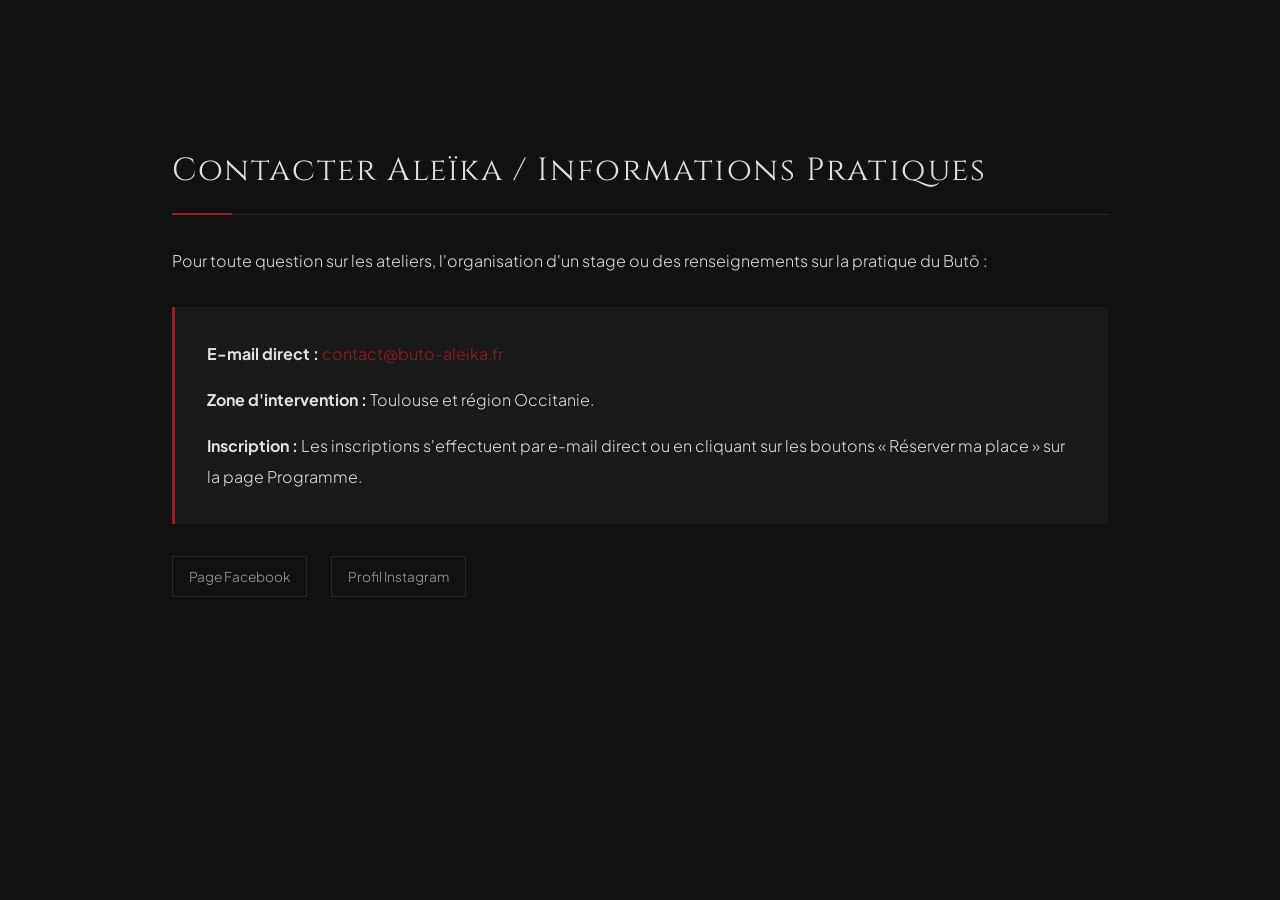
==== contact.html @ 1dec7149 "Add contact.html for contact information page This file contains the HTML structure for the contact " ====
<!DOCTYPE html>
<html lang="fr">
<head>
  <meta charset="UTF-8">
  <meta name="viewport" content="width=device-width, initial-scale=1.0">
  <title>Contact & Inscriptions — Danse Butō Toulouse | Aleïka</title>
  <meta name="description" content="Contactez Aleïka pour vous inscrire à un atelier ou stage de danse Butō à Toulouse et en région Occitanie.">
  
  <link rel="preconnect" href="https://fonts.googleapis.com">
  <link rel="preconnect" href="https://fonts.gstatic.com" crossorigin>
  <link href="https://fonts.googleapis.com/css2?family=Cinzel:wght@400;600&family=Noto+Serif+JP:wght@300;400;600&family=Plus+Jakarta+Sans:wght@300;400;500;600&display=swap" rel="stylesheet">
  <link rel="stylesheet" href="style.css">
</head>
<body>

  <div id="main-header"></div>

  <main>
    <section class="page-section">
      <h1 class="page-title">Contacter Aleïka / Informations Pratiques</h1>

      <p>Pour toute question sur les ateliers, l'organisation d'un stage ou des renseignements sur la pratique du Butō :</p>

      <div class="quote-box" style="margin-top: 2rem;">
        <p><strong>E-mail direct :</strong> <a href="mailto:contact@buto-aleika.fr" style="color: var(--accent-carmine);">contact@buto-aleika.fr</a></p>
        <p><strong>Zone d'intervention :</strong> Toulouse et région Occitanie.</p>
        <p><strong>Inscription :</strong> Les inscriptions s'effectuent par e-mail direct ou en cliquant sur les boutons « Réserver ma place » sur la page Programme.</p>
      </div>

      <div class="social-links">
        <a href="https://www.facebook.com/profile.php?id=100057554694577" target="_blank" rel="noopener" class="social-link">Page Facebook</a>
        <a href="https://www.instagram.com/aleika31/" target="_blank" rel="noopener" class="social-link">Profil Instagram</a>
      </div>
    </section>
  </main>

  <div id="main-footer"></div>

  <script src="components.js"></script>
</body>
</html>
---- style.css ----
/* ==========================================================================
   1. CHARTE GRAPHIQUE & VARIABLES
   ========================================================================== */
:root {
  --bg-main: #121212;         /* Gris charbon très sombre */
  --bg-surface: #1a1a1a;      /* Charbon légèrement plus clair */
  --bg-card: #222222;         /* Cartes & modules */
  --text-main: #e0e0e0;       /* Blanc cassé / Gris clair */
  --text-muted: #a0a0a0;      /* Gris secondaire */
  --accent-carmine: #9e1b22;  /* Rouge carmin */
  --accent-hover: #bd2129;    /* Rouge carmin survol */
  --border-color: #2a2a2a;    /* Lignes épurées */
  --font-title: 'Cinzel', 'Noto Serif JP', serif;
  --font-body: 'Plus Jakarta Sans', sans-serif;
}

/* ==========================================================================
   2. REINITIALISATION & BASE
   ========================================================================== */
* {
  box-sizing: border-box;
  margin: 0;
  padding: 0;
}

html {
  scroll-behavior: smooth;
}

body {
  background-color: var(--bg-main);
  color: var(--text-main);
  font-family: var(--font-body);
  font-weight: 300;
  line-height: 1.7;
  overflow-x: hidden;
}

h1, h2, h3, h4 {
  font-family: var(--font-title);
  color: var(--text-main);
  font-weight: 400;
  letter-spacing: 0.05em;
}

a {
  color: inherit;
  text-decoration: none;
  transition: all 0.3s ease;
}

ul {
  list-style: none;
}

.kanji-accent {
  font-family: 'Noto Serif JP', serif;
  color: var(--accent-carmine);
  font-size: 1.2rem;
  margin-right: 8px;
}

/* ==========================================================================
   3. NAVIGATION (HEADER)
   ========================================================================== */
.header {
  position: fixed;
  top: 0;
  left: 0;
  width: 100%;
  background-color: rgba(18, 18, 18, 0.95);
  backdrop-filter: blur(8px);
  border-bottom: 1px solid var(--border-color);
  z-index: 1000;
  padding: 1.2rem 2rem;
  display: flex;
  justify-content: space-between;
  align-items: center;
}

.brand {
  font-family: var(--font-title);
  font-size: 1.3rem;
  letter-spacing: 0.1em;
  text-transform: uppercase;
  display: flex;
  align-items: center;
}

.brand span {
  color: var(--accent-carmine);
  margin-left: 0.5rem;
  font-size: 0.9rem;
  font-family: var(--font-body);
}

.nav-menu {
  display: flex;
  gap: 2rem;
}

.nav-link {
  font-size: 0.9rem;
  text-transform: uppercase;
  letter-spacing: 0.08em;
  color: var(--text-muted);
  cursor: pointer;
  position: relative;
  padding-bottom: 4px;
}

.nav-link:hover,
.nav-link.active {
  color: var(--text-main);
}

.nav-link.active::after {
  content: '';
  position: absolute;
  bottom: 0;
  left: 0;
  width: 100%;
  height: 2px;
  background-color: var(--accent-carmine);
}

.menu-toggle {
  display: none;
  background: none;
  border: none;
  color: var(--text-main);
  font-size: 1.5rem;
  cursor: pointer;
}

@media (max-width: 768px) {
  .menu-toggle {
    display: block;
  }

  .nav-menu {
    position: fixed;
    top: 65px;
    left: 0;
    width: 100%;
    background-color: var(--bg-surface);
    flex-direction: column;
    gap: 0;
    border-bottom: 1px solid var(--border-color);
    display: none;
  }

  .nav-menu.mobile-open {
    display: flex;
  }

  .nav-link {
    padding: 1.2rem 2rem;
    border-bottom: 1px solid var(--border-color);
    width: 100%;
    display: block;
  }

  .nav-link.active::after {
    display: none;
  }
}

/* ==========================================================================
   4. LAYOUT DES PAGES
   ========================================================================== */
main {
  margin-top: 80px;
  min-height: calc(100vh - 160px);
}

.page-section {
  padding: 4rem 2rem;
  max-width: 1000px;
  margin: 0 auto;
  animation: fadeIn 0.4s ease-in-out;
}

@keyframes fadeIn {
  from { opacity: 0; transform: translateY(8px); }
  to { opacity: 1; transform: translateY(0); }
}

/* ==========================================================================
   5. COMPOSANTS TYPOGRAPHIQUES & BOUTONS
   ========================================================================== */
.page-title {
  font-size: 2rem;
  margin-bottom: 2rem;
  border-bottom: 1px solid var(--border-color);
  padding-bottom: 1rem;
  position: relative;
}

.page-title::after {
  content: '';
  position: absolute;
  bottom: -1px;
  left: 0;
  width: 60px;
  height: 2px;
  background-color: var(--accent-carmine);
}

.section-subtitle {
  font-size: 1.3rem;
  margin: 2.5rem 0 1rem 0;
  color: var(--text-main);
}

.btn {
  display: inline-block;
  background-color: var(--accent-carmine);
  color: var(--text-main);
  padding: 0.8rem 1.8rem;
  border: 1px solid var(--accent-carmine);
  font-size: 0.85rem;
  text-transform: uppercase;
  letter-spacing: 0.1em;
  cursor: pointer;
  transition: all 0.3s ease;
  text-align: center;
}

.btn:hover {
  background-color: var(--accent-hover);
  border-color: var(--accent-hover);
}

.btn-secondary {
  background-color: transparent;
  border-color: var(--border-color);
  color: var(--text-muted);
}

.btn-secondary:hover {
  background-color: var(--bg-surface);
  border-color: var(--text-muted);
  color: var(--text-main);
}

.btn-disabled {
  background-color: #333333;
  border-color: #333333;
  color: #777777;
  cursor: not-allowed;
}

/* ==========================================================================
   6. SECTIONS SPECIFIQUES
   ========================================================================== */

/* Hero Section */
.hero {
  text-align: center;
  padding: 5rem 1rem;
  background: linear-gradient(180deg, var(--bg-main) 0%, var(--bg-surface) 100%);
  border: 1px solid var(--border-color);
  margin-bottom: 3rem;
}

.hero h1 {
  font-size: 2.5rem;
  margin-bottom: 1rem;
  line-height: 1.2;
}

.hero .subtitle {
  font-size: 1.2rem;
  color: var(--text-muted);
  font-style: italic;
  margin-bottom: 2rem;
}

/* Quote Box */
.quote-box {
  background-color: var(--bg-surface);
  border-left: 3px solid var(--accent-carmine);
  padding: 2rem;
  margin: 2rem 0;
  font-size: 1rem;
  line-height: 1.9;
}

.quote-box p {
  margin-bottom: 1rem;
}

.quote-box p:last-child {
  margin-bottom: 0;
}

.highlight {
  color: var(--text-main);
  font-weight: 600;
}

/* Events Grid */
.events-grid {
  display: grid;
  grid-template-columns: 1fr;
  gap: 2rem;
  margin-top: 2rem;
}

.event-card {
  background-color: var(--bg-card);
  border: 1px solid var(--border-color);
  display: flex;
  flex-direction: column;
  overflow: hidden;
}

@media (min-width: 768px) {
  .event-card {
    flex-direction: row;
  }
}

.event-image {
  width: 100%;
  height: 200px;
  object-fit: cover;
  background-color: var(--bg-surface);
  border-bottom: 1px solid var(--border-color);
}

@media (min-width: 768px) {
  .event-image {
    width: 30%;
    height: auto;
    border-bottom: none;
    border-right: 1px solid var(--border-color);
  }
}

.event-content {
  padding: 1.5rem;
  flex: 1;
  display: flex;
  flex-direction: column;
  justify-content: space-between;
}

.event-title {
  font-size: 1.2rem;
  margin-bottom: 0.5rem;
}

.event-meta {
  font-size: 0.85rem;
  color: var(--accent-carmine);
  margin-bottom: 1rem;
  text-transform: uppercase;
  letter-spacing: 0.05em;
}

.event-desc {
  font-size: 0.95rem;
  color: var(--text-muted);
  margin-bottom: 1.5rem;
}

.event-footer {
  display: flex;
  justify-content: flex-start;
  align-items: center;
  margin-top: auto;
}

/* Grille Tarifaire */
.pricing-grid {
  display: grid;
  grid-template-columns: 1fr;
  gap: 1.5rem;
  margin: 2rem 0;
}

@media (min-width: 600px) {
  .pricing-grid {
    grid-template-columns: 1fr 1fr;
  }
}

.pricing-card {
  background-color: var(--bg-surface);
  border: 1px solid var(--border-color);
  padding: 1.5rem;
}

.pricing-card h3 {
  font-size: 1.1rem;
  margin-bottom: 1rem;
  color: var(--accent-carmine);
}

/* Social Links */
.social-links {
  display: flex;
  gap: 1.5rem;
  margin-top: 1.5rem;
}

.social-link {
  display: inline-flex;
  align-items: center;
  gap: 0.5rem;
  color: var(--text-muted);
  border: 1px solid var(--border-color);
  padding: 0.5rem 1rem;
  font-size: 0.85rem;
}

.social-link:hover {
  color: var(--text-main);
  border-color: var(--accent-carmine);
}

/* ==========================================================================
   7. FOOTER
   ========================================================================== */
.footer {
  background-color: var(--bg-surface);
  border-top: 1px solid var(--border-color);
  padding: 3rem 2rem 1.5rem 2rem;
  margin-top: 4rem;
  font-size: 0.85rem;
  color: var(--text-muted);
}

.footer-content {
  max-width: 1000px;
  margin: 0 auto;
  display: grid;
  grid-template-columns: 1fr;
  gap: 2rem;
  margin-bottom: 2rem;
}

@media (min-width: 768px) {
  .footer-content {
    grid-template-columns: 2fr 1fr;
  }
}

.footer-links a:hover {
  color: var(--text-main);
}

.footer-bottom {
  max-width: 1000px;
  margin: 0 auto;
  padding-top: 1.5rem;
  border-top: 1px solid var(--border-color);
  display: flex;
  flex-direction: column;
  gap: 1rem;
  align-items: center;
  text-align: center;
}

@media (min-width: 600px) {
  .footer-bottom {
    flex-direction: row;
    justify-content: space-between;
  }
}
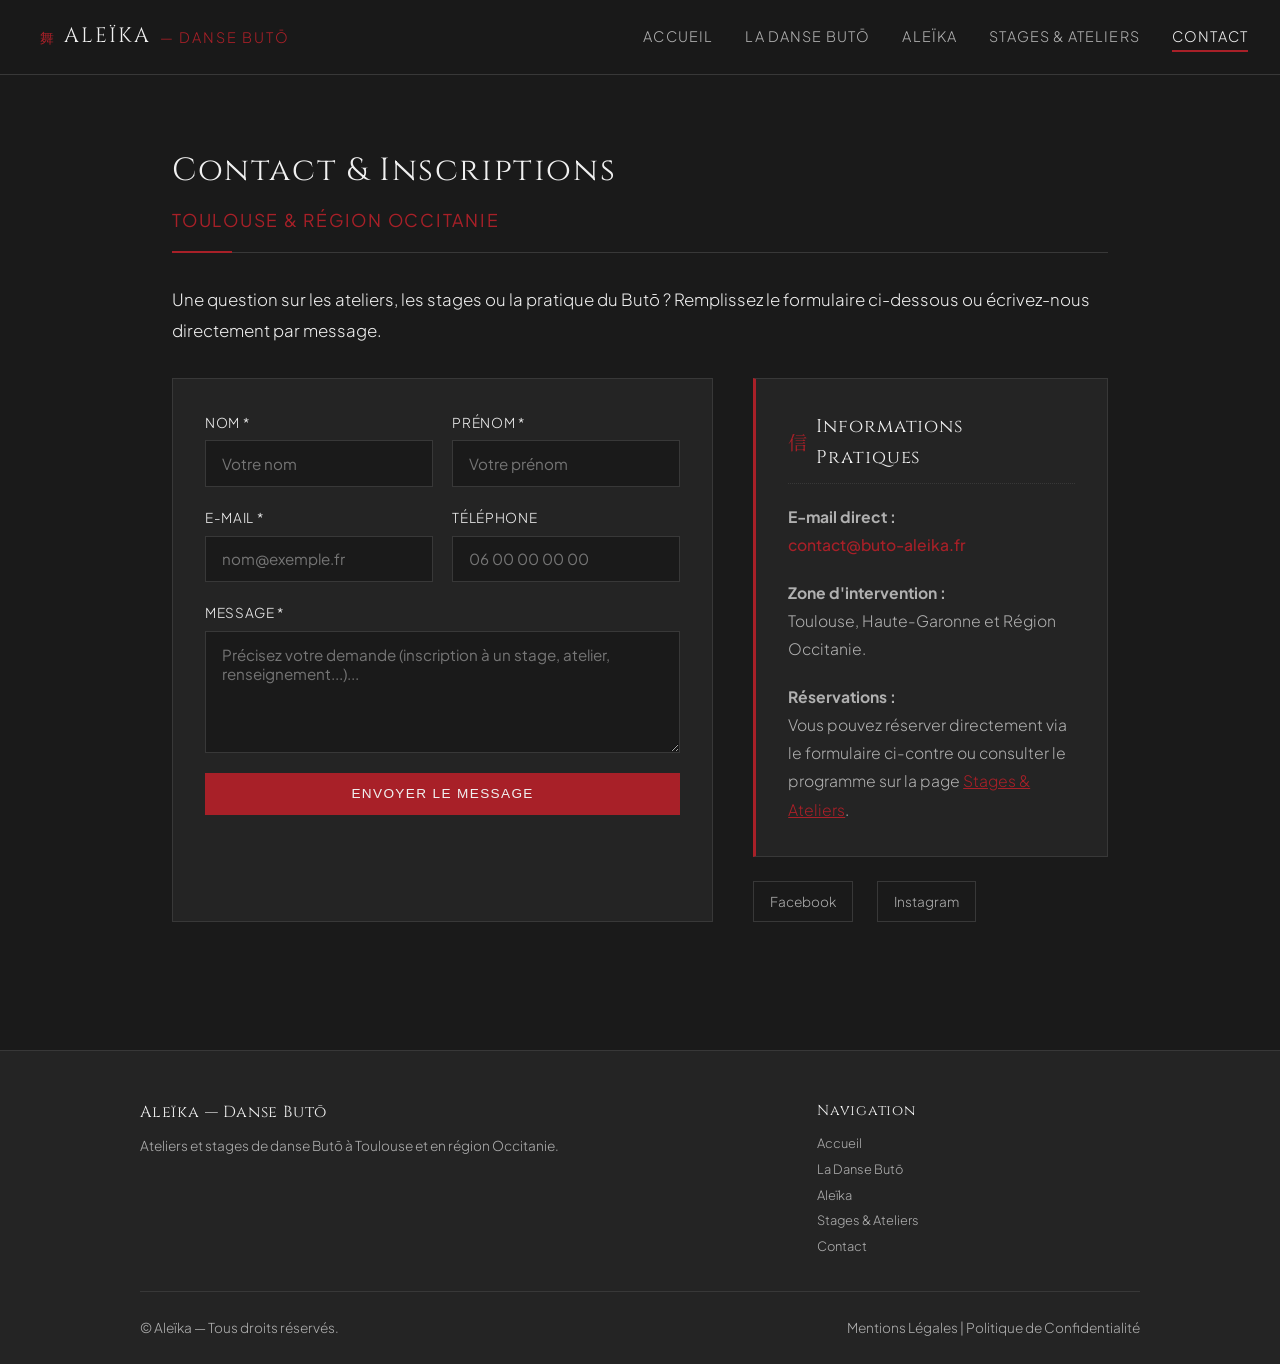
==== commit 46a1169c: "Add files via upload" ====
--- a/contact.html
+++ b/contact.html
@@ -4,7 +4,8 @@
   <meta charset="UTF-8">
   <meta name="viewport" content="width=device-width, initial-scale=1.0">
   <title>Contact & Inscriptions — Danse Butō Toulouse | Aleïka</title>
-  <meta name="description" content="Contactez Aleïka pour vous inscrire à un atelier ou stage de danse Butō à Toulouse et en région Occitanie.">
+  <meta name="description" content="Inscrivez-vous aux cours et stages de danse Butō à Toulouse & Occitanie. Contactez Aleïka pour toute information.">
+  <link rel="canonical" href="https://buto-aleika.fr/contact.html">
   
   <link rel="preconnect" href="https://fonts.googleapis.com">
   <link rel="preconnect" href="https://fonts.gstatic.com" crossorigin>
@@ -13,29 +14,88 @@
 </head>
 <body>
 
+  <!-- Menu dynamique généré par components.js -->
   <div id="main-header"></div>
 
   <main>
     <section class="page-section">
-      <h1 class="page-title">Contacter Aleïka / Informations Pratiques</h1>
+      <h1 class="page-title">
+        Contact & Inscriptions
+        <span class="location-subtitle">Toulouse & Région Occitanie</span>
+      </h1>
 
-      <p>Pour toute question sur les ateliers, l'organisation d'un stage ou des renseignements sur la pratique du Butō :</p>
+      <p class="lead-text">
+        Une question sur les ateliers, les stages ou la pratique du Butō ? Remplissez le formulaire ci-dessous ou écrivez-nous directement par message.
+      </p>
 
-      <div class="quote-box" style="margin-top: 2rem;">
-        <p><strong>E-mail direct :</strong> <a href="mailto:contact@buto-aleika.fr" style="color: var(--accent-carmine);">contact@buto-aleika.fr</a></p>
-        <p><strong>Zone d'intervention :</strong> Toulouse et région Occitanie.</p>
-        <p><strong>Inscription :</strong> Les inscriptions s'effectuent par e-mail direct ou en cliquant sur les boutons « Réserver ma place » sur la page Programme.</p>
-      </div>
+      <div class="contact-grid">
+        <!-- FORMULAIRE DE CONTACT OPTIMISÉ -->
+        <form class="contact-form" action="https://formspree.io/f/ton-id-formspree" method="POST" aria-label="Formulaire de contact">
+          <div class="form-row">
+            <div class="form-group">
+              <label for="nom">Nom *</label>
+              <input type="text" id="nom" name="nom" required autocomplete="family-name" placeholder="Votre nom">
+            </div>
 
-      <div class="social-links">
-        <a href="https://www.facebook.com/profile.php?id=100057554694577" target="_blank" rel="noopener" class="social-link">Page Facebook</a>
-        <a href="https://www.instagram.com/aleika31/" target="_blank" rel="noopener" class="social-link">Profil Instagram</a>
+            <div class="form-group">
+              <label for="prenom">Prénom *</label>
+              <input type="text" id="prenom" name="prenom" required autocomplete="given-name" placeholder="Votre prénom">
+            </div>
+          </div>
+
+          <div class="form-row">
+            <div class="form-group">
+              <label for="email">E-mail *</label>
+              <input type="email" id="email" name="email" required autocomplete="email" placeholder="nom@exemple.fr">
+            </div>
+
+            <div class="form-group">
+              <label for="telephone">Téléphone</label>
+              <input type="tel" id="telephone" name="telephone" autocomplete="tel" placeholder="06 00 00 00 00">
+            </div>
+          </div>
+
+          <div class="form-group">
+            <label for="message">Message *</label>
+            <textarea id="message" name="message" rows="5" required placeholder="Précisez votre demande (inscription à un stage, atelier, renseignement...)..."></textarea>
+          </div>
+
+          <button type="submit" class="btn">Envoyer le message</button>
+        </form>
+
+        <!-- INFORMATIONS COMPLÉMENTAIRES & CONTACT PROTÉGÉ -->
+        <aside class="contact-info">
+          <div class="quote-card style-poetic" style="margin: 0;">
+            <h2 class="quote-title" style="font-size: 1.15rem; font-weight: normal;">
+              <span class="kanji-accent">信</span> Informations Pratiques
+            </h2>
+            <div class="quote-body">
+              <p><strong>E-mail direct :</strong><br>
+                <span id="email-protection"><em>Chargement...</em></span>
+              </p>
+              
+              <p style="margin-top: 1.2rem;"><strong>Zone d'intervention :</strong><br>
+                Toulouse, Haute-Garonne et Région Occitanie.
+              </p>
+              
+              <p style="margin-top: 1.2rem;"><strong>Réservations :</strong><br>
+                Vous pouvez réserver directement via le formulaire ci-contre ou consulter le programme sur la page <a href="stages-ateliers.html" style="color: var(--accent-carmine); text-decoration: underline;">Stages & Ateliers</a>.
+              </p>
+            </div>
+          </div>
+
+          <div class="social-links" style="margin-top: 1.5rem;">
+            <a href="https://www.facebook.com/profile.php?id=100057554694577" target="_blank" rel="noopener noreferrer" class="social-link">Facebook</a>
+            <a href="https://www.instagram.com/aleika31/" target="_blank" rel="noopener noreferrer" class="social-link">Instagram</a>
+          </div>
+        </aside>
       </div>
     </section>
   </main>
 
+  <!-- Footer dynamique généré par components.js -->
   <div id="main-footer"></div>
 
   <script src="components.js"></script>
 </body>
-</html>
+</html>
--- a/style.css
+++ b/style.css
@@ -1,15 +1,15 @@
 /* ==========================================================================
-   1. CHARTE GRAPHIQUE & VARIABLES
+   1. CHARTE GRAPHIQUE & VARIABLES (Ajustée pour un fond plus clair)
    ========================================================================== */
 :root {
-  --bg-main: #121212;         /* Gris charbon très sombre */
-  --bg-surface: #1a1a1a;      /* Charbon légèrement plus clair */
-  --bg-card: #222222;         /* Cartes & modules */
-  --text-main: #e0e0e0;       /* Blanc cassé / Gris clair */
-  --text-muted: #a0a0a0;      /* Gris secondaire */
-  --accent-carmine: #9e1b22;  /* Rouge carmin */
-  --accent-hover: #bd2129;    /* Rouge carmin survol */
-  --border-color: #2a2a2a;    /* Lignes épurées */
+  --bg-main: #1a1a1a;         /* Gris charbon plus lumineux */
+  --bg-surface: #242424;      /* Surface légèrement plus claire */
+  --bg-card: #2c2c2c;         /* Cartes & modules bien contrastés */
+  --text-main: #f0f0f0;       /* Blanc cassé très lisible */
+  --text-muted: #b0b0b0;      /* Gris secondaire optimisé */
+  --accent-carmine: #a82028;  /* Rouge carmin (légèrement ajusté pour le contraste) */
+  --accent-hover: #c92a34;    /* Rouge carmin survol */
+  --border-color: #383838;    /* Lignes épurées et visibles */
   --font-title: 'Cinzel', 'Noto Serif JP', serif;
   --font-body: 'Plus Jakarta Sans', sans-serif;
 }
@@ -68,7 +68,7 @@
   top: 0;
   left: 0;
   width: 100%;
-  background-color: rgba(18, 18, 18, 0.95);
+  background-color: rgba(26, 26, 26, 0.95);
   backdrop-filter: blur(8px);
   border-bottom: 1px solid var(--border-color);
   z-index: 1000;
@@ -96,7 +96,11 @@
 
 .nav-menu {
   display: flex;
+  flex-direction: row;
   gap: 2rem;
+  list-style: none;
+  margin: 0;
+  padding: 0;
 }
 
 .nav-link {
@@ -107,6 +111,8 @@
   cursor: pointer;
   position: relative;
   padding-bottom: 4px;
+  text-decoration: none;
+  display: inline-block;
 }
 
 .nav-link:hover,
@@ -213,6 +219,23 @@
   color: var(--text-main);
 }
 
+.page-title-hero {
+  font-size: 2.5rem;
+  font-family: var(--font-title);
+  color: var(--text-main);
+  text-align: center;
+}
+
+.location-subtitle {
+  display: block;
+  font-size: 1.1rem;
+  color: var(--accent-carmine);
+  font-family: var(--font-body);
+  letter-spacing: 0.1em;
+  text-transform: uppercase;
+  margin-top: 0.5rem;
+}
+
 .btn {
   display: inline-block;
   background-color: var(--accent-carmine);
@@ -245,8 +268,8 @@
 }
 
 .btn-disabled {
-  background-color: #333333;
-  border-color: #333333;
+  background-color: #383838;
+  border-color: #383838;
   color: #777777;
   cursor: not-allowed;
 }
@@ -254,45 +277,124 @@
 /* ==========================================================================
    6. SECTIONS SPECIFIQUES
    ========================================================================== */
-
-/* Hero Section */
+/* ==========================================================================
+   HERO SECTION OPTIMISÉE (Ajustement luminosité & cadrage haut)
+   ========================================================================== */
 .hero {
+  position: relative;
   text-align: center;
-  padding: 5rem 1rem;
-  background: linear-gradient(180deg, var(--bg-main) 0%, var(--bg-surface) 100%);
+  padding: 6.5rem 1.5rem;
+  /* Overlay adouci (transparence de 30% à 70%) + alignement en HAUT de l'image (top center) */
+  background: 
+    linear-gradient(180deg, rgba(18, 18, 18, 0.10) 0%, rgba(18, 18, 18, 0.72) 100%),
+    url('main.jfif') top center / cover no-repeat;
   border: 1px solid var(--border-color);
   margin-bottom: 3rem;
-}
-
-.hero h1 {
-  font-size: 2.5rem;
-  margin-bottom: 1rem;
+  border-radius: 4px;
+  overflow: hidden;
+  box-shadow: inset 0 0 30px rgba(0, 0, 0, 0.3);
+  display: flex;
+  flex-direction: column;
+  align-items: center;
+  justify-content: center;
+}
+
+.hero .page-title-hero {
+  font-size: 2.8rem;
+  margin-bottom: 0.8rem;
   line-height: 1.2;
+  /* Ombres portées renforcées pour maintenir une excellente lisibilité sur fond plus clair */
+  text-shadow: 0 2px 10px rgba(0, 0, 0, 0.95);
+}
+
+.hero .location-subtitle {
+  text-shadow: 0 2px 8px rgba(0, 0, 0, 0.95);
 }
 
 .hero .subtitle {
-  font-size: 1.2rem;
-  color: var(--text-muted);
+  font-size: 1.25rem;
+  color: #ffffff;
   font-style: italic;
+  margin-bottom: 0.5rem;
+  text-shadow: 0 2px 8px rgba(0, 0, 0, 0.95);
+}
+
+.hero .brand-name {
+  font-family: var(--font-title);
+  letter-spacing: 0.15em;
+  text-transform: uppercase;
+  color: #e63946; /* Rouge carmin plus lumineux pour ressortir sur la photo */
+  font-weight: 600;
   margin-bottom: 2rem;
-}
-
-/* Quote Box */
-.quote-box {
+  font-style: normal;
+  text-shadow: 0 2px 8px rgba(0, 0, 0, 0.95);
+}
+
+/* Adaptation Responsive */
+@media (max-width: 768px) {
+  .hero {
+    padding: 5rem 1rem 4rem 1rem;
+  }
+
+  .hero .page-title-hero {
+    font-size: 2.1rem;
+  }
+
+  .hero .subtitle {
+    font-size: 1.05rem;
+  }
+}
+
+/* --- CARTES CITATIONS --- */
+.quote-card {
   background-color: var(--bg-surface);
+  border: 1px solid var(--border-color);
   border-left: 3px solid var(--accent-carmine);
   padding: 2rem;
-  margin: 2rem 0;
-  font-size: 1rem;
-  line-height: 1.9;
-}
-
-.quote-box p {
-  margin-bottom: 1rem;
-}
-
-.quote-box p:last-child {
+  margin: 2.5rem 0;
+  position: relative;
+  transition: transform 0.3s ease, border-color 0.3s ease;
+}
+
+.quote-card:hover {
+  border-color: var(--border-color);
+  border-left-color: var(--accent-hover);
+}
+
+.quote-title {
+  font-family: var(--font-title);
+  font-size: 1.15rem;
+  color: var(--text-main);
+  margin-bottom: 1.2rem;
+  display: flex;
+  align-items: center;
+  letter-spacing: 0.05em;
+  border-bottom: 1px dotted var(--border-color);
+  padding-bottom: 0.6rem;
+}
+
+.quote-body p {
+  color: var(--text-muted);
+  font-size: 0.98rem;
+  line-height: 1.8;
+  margin-bottom: 0.8rem;
+}
+
+.quote-body p:last-child {
   margin-bottom: 0;
+}
+
+.quote-highlight {
+  margin-top: 1.5rem;
+  padding-top: 1rem;
+  font-family: var(--font-title);
+  font-size: 1.1rem;
+  font-style: italic;
+  color: var(--text-main);
+  background: linear-gradient(90deg, rgba(168, 32, 40, 0.15) 0%, transparent 100%);
+  padding: 0.8rem 1.2rem;
+  border-left: 2px solid var(--accent-carmine);
+  letter-spacing: 0.02em;
 }
 
 .highlight {
@@ -352,12 +454,41 @@
   margin-bottom: 0.5rem;
 }
 
+/* --- LISIBILITÉ LIEU ET DATE (EVENT META) --- */
 .event-meta {
+  display: flex;
+  flex-direction: column;
+  gap: 0.5rem;
+  margin-bottom: 1rem;
+}
+
+@media (min-width: 500px) {
+  .event-meta {
+    flex-direction: row;
+    flex-wrap: wrap;
+    align-items: center;
+  }
+}
+
+.event-meta-item {
+  display: inline-flex;
+  align-items: center;
+  gap: 0.4rem;
   font-size: 0.85rem;
-  color: var(--accent-carmine);
-  margin-bottom: 1rem;
-  text-transform: uppercase;
-  letter-spacing: 0.05em;
+  font-weight: 500;
+  color: var(--text-main); /* Utilisation du blanc cassé lumineux (#f0f0f0) */
+  background-color: var(--bg-surface); /* Fond légèrement plus clair pour détacher l'élément */
+  padding: 0.35rem 0.75rem;
+  border-radius: 4px;
+  border: 1px solid var(--border-color);
+  letter-spacing: 0.02em;
+}
+
+.event-meta-item svg {
+  width: 14px;
+  height: 14px;
+  fill: var(--accent-hover); /* Accentuation rouge vive sur les icônes uniquement */
+  flex-shrink: 0;
 }
 
 .event-desc {
@@ -470,3 +601,232 @@
     justify-content: space-between;
   }
 }
+
+/* ==========================================================================
+   PAGE LA DANSE BUTO (MISE EN VALEUR)
+   ========================================================================== */
+.lead-text {
+  font-size: 1.05rem;
+  line-height: 1.8;
+  color: var(--text-main);
+  margin-top: 1rem;
+  margin-bottom: 2rem;
+}
+
+/* ==========================================================================
+   MISE EN VALEUR DE LA GRILLE DES 3 PILIERS
+   ========================================================================== */
+.pillars-grid {
+  display: grid;
+  grid-template-columns: 1fr;
+  gap: 1.8rem;
+  margin: 2.5rem 0;
+}
+
+@media (min-width: 768px) {
+  .pillars-grid {
+    grid-template-columns: repeat(3, 1fr);
+  }
+}
+
+.pillar-card {
+  position: relative;
+  background-color: var(--bg-card);
+  border: 1px solid var(--border-color);
+  border-top: 3px solid var(--accent-carmine); /* Ligne d'accent supérieure */
+  padding: 2.2rem 1.5rem 1.8rem 1.5rem;
+  text-align: left;
+  transition: transform 0.3s ease, border-color 0.3s ease, box-shadow 0.3s ease;
+  overflow: hidden;
+}
+
+.pillar-card:hover {
+  transform: translateY(-4px);
+  border-color: var(--accent-hover);
+  box-shadow: 0 8px 24px rgba(0, 0, 0, 0.4);
+}
+
+/* Grand chiffre stylized en filigrane en arrière-plan */
+.pillar-number {
+  position: absolute;
+  top: -10px;
+  right: 10px;
+  font-family: var(--font-title);
+  font-size: 4.5rem;
+  font-weight: 600;
+  color: rgba(255, 255, 255, 0.04);
+  line-height: 1;
+  pointer-events: none;
+}
+
+.pillar-card h3 {
+  font-family: var(--font-title);
+  font-size: 1.1rem;
+  color: var(--text-main);
+  text-transform: uppercase;
+  letter-spacing: 0.08em;
+  margin-bottom: 1rem;
+  padding-bottom: 0.5rem;
+  border-bottom: 1px dotted var(--border-color);
+}
+
+.pillar-subtitle {
+  font-family: var(--font-title);
+  color: var(--accent-carmine);
+  font-size: 0.9rem;
+  font-weight: 600;
+  margin-bottom: 0.8rem;
+  text-transform: uppercase;
+  letter-spacing: 0.05em;
+}
+
+.pillar-card p {
+  font-size: 0.92rem;
+  color: var(--text-muted);
+  line-height: 1.7;
+  margin-bottom: 0.4rem;
+}
+
+.pillar-card p strong {
+  color: var(--text-main);
+}
+
+.audience-box {
+  background-color: var(--bg-surface);
+  border: 1px solid var(--border-color);
+  padding: 2rem;
+  margin: 2.5rem 0;
+}
+
+.audience-list {
+  margin-top: 1.2rem;
+  padding-left: 0;
+  list-style: none;
+}
+
+.audience-list li {
+  position: relative;
+  padding-left: 1.8rem;
+  margin-bottom: 1rem;
+  font-size: 0.95rem;
+  color: var(--text-muted);
+  line-height: 1.7;
+}
+
+.audience-list li::before {
+  content: '✦';
+  position: absolute;
+  left: 0;
+  color: var(--accent-carmine);
+}
+
+.audience-list strong {
+  color: var(--text-main);
+}
+
+.cta-block {
+  text-align: center;
+  padding: 3rem 1.5rem;
+  background: linear-gradient(180deg, var(--bg-surface) 0%, var(--bg-main) 100%);
+  border: 1px solid var(--border-color);
+  margin-top: 3rem;
+}
+
+.cta-block h3 {
+  font-size: 1.4rem;
+  margin-bottom: 0.5rem;
+}
+
+.cta-block p {
+  color: var(--text-muted);
+  margin-bottom: 1.5rem;
+  font-size: 0.95rem;
+}
+
+/* ==========================================================================
+   FORMULAIRE DE CONTACT
+   ========================================================================== */
+.contact-grid {
+  display: grid;
+  grid-template-columns: 1fr;
+  gap: 2.5rem;
+  margin-top: 2rem;
+}
+
+@media (min-width: 850px) {
+  .contact-grid {
+    grid-template-columns: 3fr 2fr;
+  }
+}
+
+.contact-form {
+  background-color: var(--bg-surface);
+  border: 1px solid var(--border-color);
+  padding: 2rem;
+  display: flex;
+  flex-direction: column;
+  gap: 1.2rem;
+}
+
+.form-row {
+  display: grid;
+  grid-template-columns: 1fr;
+  gap: 1.2rem;
+}
+
+@media (min-width: 600px) {
+  .form-row {
+    grid-template-columns: 1fr 1fr;
+  }
+}
+
+.form-group {
+  display: flex;
+  flex-direction: column;
+  gap: 0.4rem;
+}
+
+.form-group label {
+  font-size: 0.85rem;
+  text-transform: uppercase;
+  letter-spacing: 0.05em;
+  color: var(--text-main);
+}
+
+.form-group input,
+.form-group textarea {
+  background-color: var(--bg-main);
+  border: 1px solid var(--border-color);
+  color: var(--text-main);
+  padding: 0.8rem 1rem;
+  font-family: var(--font-body);
+  font-size: 0.95rem;
+  transition: border-color 0.3s ease;
+  outline: none;
+}
+
+.form-group input:focus,
+.form-group textarea:focus {
+  border-color: var(--accent-carmine);
+}
+
+.form-group textarea {
+  resize: vertical;
+}
+
+/* ==========================================================================
+   LAYOUT PAGE STAGES & ATELIERS (2 COLONNES)
+   ========================================================================== */
+.stages-layout {
+  display: grid;
+  grid-template-columns: 1fr;
+  gap: 2rem;
+  margin-top: 2rem;
+}
+
+@media (min-width: 900px) {
+  .stages-layout {
+    grid-template-columns: 2fr 1fr;
+    align-items: start;
+  }
+}
